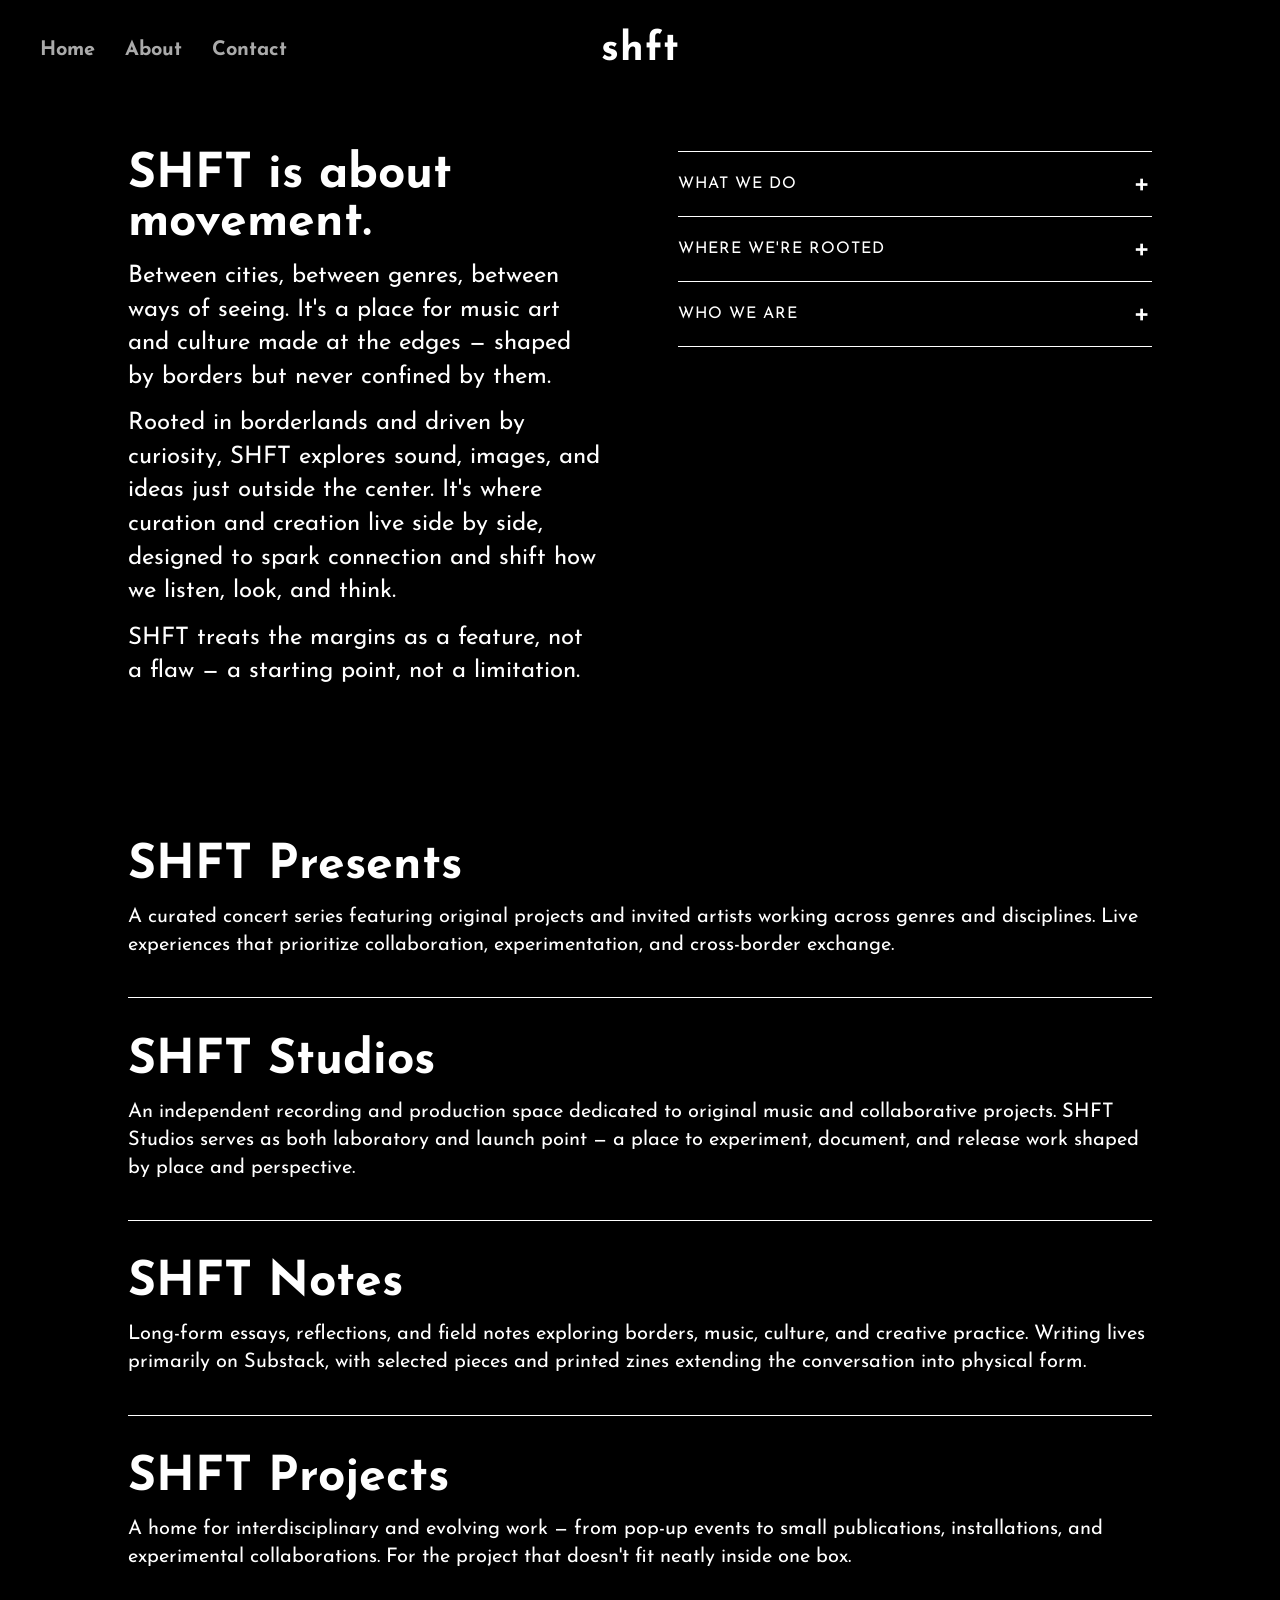
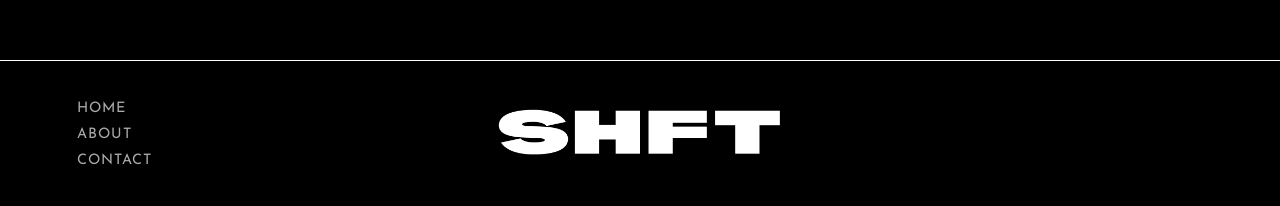
==== about.html @ c5bb6788 "Add about section" ====
<!DOCTYPE html>
<html lang="en">
  <head>
    <meta charset="UTF-8" />
    <meta name="viewport" content="width=device-width, initial-scale=1.0" />
    <title>shft</title>
    <link rel="icon" type="image/png" href="./imgs/favicon.png" />
    <link rel="stylesheet" href="./style/styles.css" />
    <link href="https://fonts.googleapis.com/css2?family=Josefin+Sans:wght@400&display=swap" rel="stylesheet" />
  </head>

  <body>

    <nav class="navbar">
      <ul class="nav-links">
        <li><a href="./index.html">Home</a></li>
        <li><a href="./about.html">About</a></li>
        <li><a href="#">Contact</a></li>
      </ul>
      <div class="logo">shft</div>
    </nav>

    <section class="info-section-2">
    <div class="info-section-2-text">
        <h3>SHFT is about movement.</h3>
        <p>Between cities, between genres, between ways of seeing. It's a place for music
            art and culture made at the edges — shaped by borders but never confined by them.
        </p>
        <p>Rooted in borderlands and driven by curiosity, SHFT explores sound, images, and 
            ideas just outside the center. It's where curation and creation live side by side,
            designed to spark connection and shift how we listen, look, and think.
        </p>
        <p>SHFT treats the margins as a feature, not a flaw — a starting point, not a limitation.
        </p>
    </div>

    <div class="accordion">
        <div class="accordion-item">
        <button class="accordion-btn">What We Do <span class="accordion-icon">+</span></button>
        <div class="accordion-content">
            <p>SHFT is a curatorial and creative platform that brings together music, writing
                photography, and live events in search of new perspectives.
            </p>
            <p>Through concerts, recordings, publications, and collaborations, SHFT creates
                space for artists and audiences to gather, connect, and reconsider the familiar.
            </p>
        </div>
        </div>

        <div class="accordion-item">
        <button class="accordion-btn">Where We're Rooted <span class="accordion-icon">+</span></button>
        <div class="accordion-content">
            <p>SHFT operates in and between Windsor, Ontario and Detroit, Michigan — two cities 
                separated by a river, connected by deep economic and cultural history, 
                and shaped by movement.
            </p>
        </div>
        </div>

        <div class="accordion-item">
        <button class="accordion-btn">Who We Are <span class="accordion-icon">+</span></button>
        <div class="accordion-content">
            <p>SHFT was founded by Austin Di Pietro, a multidisciplinary artist, musician, and writer
                based in the Windsor-Detroit region. Much of his work is shaped by crossing between 
                places — geographically, creatively, and culturally.
            </p>
            <p>SHFT brings those interests together in one place, making room for projects that
                don't fit neatly into one category.
            </p>
        </div>
        </div>
    </div>
    </section>

    <section class="blurbs-section">
    <div class="blurb">
        <h3>SHFT Presents</h3>
        <p>A curated concert series featuring original projects and invited artists working across genres and disciplines. Live 
            experiences that prioritize collaboration, experimentation, and cross-border exchange.
        </p>
    </div>

    <div class="blurb">
        <h3>SHFT Studios</h3>
        <p>An independent recording and production space dedicated to original music and collaborative projects. SHFT Studios
            serves as both laboratory and launch point — a place to experiment, document, and release work shaped by 
            place and perspective.
        </p>
    </div>

    <div class="blurb">
        <h3>SHFT Notes</h3>
        <p>Long-form essays, reflections, and field notes exploring borders, music, culture, and creative practice. Writing
            lives primarily on Substack, with selected pieces and printed zines extending the conversation into 
            physical form.
        </p>
    </div>

    <div class="blurb">
        <h3>SHFT Projects</h3>
        <p>A home for interdisciplinary and evolving work — from pop-up events to small publications, installations, and
            experimental collaborations. For the project that doesn't fit neatly inside one box.
        </p>
    </div>
    </section>

    <footer class="footer">
      <nav class="footer-nav">
        <ul class="footer-links">
          <li><a href="./index.html">Home</a></li>
          <li><a href="./about.html">About</a></li>
          <li><a href="#">Contact</a></li>
        </ul>
      </nav>

      <div class="footer-logo">
        <img src="./imgs/shftLogo1.png" alt="Logo" />
      </div>
    </footer>

    <script>
    document.querySelectorAll('.accordion-btn').forEach(btn => {
        btn.addEventListener('click', () => {
        const item = btn.parentElement;
        const content = item.querySelector('.accordion-content');

        item.classList.toggle('active');

        if (item.classList.contains('active')) {
            content.style.maxHeight = content.scrollHeight + 'px';
            content.style.paddingBottom = '16px';
        } else {
            content.style.maxHeight = '0';
            content.style.paddingBottom = '0';
        }
        });
    });
    </script>

  </body>
</html>
---- style/styles.css ----
/* ── Reset & Base ── */
* {
  margin: 0;
  padding: 0;
  box-sizing: border-box;
}

body {
  background-color: #000;
  color: #fff;
  font-family: 'Josefin Sans', sans-serif;
  font-weight: 400;
}

/* ── Navbar ── */
.navbar {
  display: flex;
  align-items: center;
  justify-content: space-between;
  padding: 40px 40px;
  background-color: #000;
  position: sticky;
  top: 0;
  z-index: 100;
}

.logo {
  position: absolute;
  left: 50%;
  transform: translateX(-50%);
  font-size: 2.5rem;
  font-weight: bold;
  color: #fff;
  letter-spacing: 1px;
}

.nav-links {
  list-style: none;
  display: flex;
  gap: 30px;
}

.nav-links a {
  text-decoration: none;
  color: #aaa;
  font-size: 1.25rem;
  font-weight: bold;
  transition: color 0.3s ease;
}

.nav-links a:hover {
  color: #fff;
}

/* ── Main Content ── */
.content {
  padding: 60px 40px;
  text-align: center;
}

.content h1 {
  font-size: 2.5rem;
  margin-bottom: 16px;
}

.content p {
  font-size: 1.1rem;
  color: #aaa;
}

/* ── Banner ── */
.banner {
  width: 100%;
  overflow: hidden;
  background-color: #000;
  padding: 12px 0;
  white-space: nowrap;
  border-top: 1px solid #fff;
  border-bottom: 1px solid #fff;
}

.banner-track {
  display: inline-block;
  animation: scroll-banner 20s linear infinite;
}

.banner-track span {
  font-size: 5rem;
  font-weight: bold;
  color: #fff;
  letter-spacing: 3px;
  text-transform: uppercase;
}

@keyframes scroll-banner {
  0% {
    transform: translateX(0);
  }
  100% {
    transform: translateX(-50%);
  }
}
/* ── End Banner ── */

/* ── Image Section ── */
.image-section {
  display: flex;
  justify-content: center;
  align-items: center;
  padding: 4vw 10vw;
}

.image-wrapper {
  position: relative;
  width: 90vw;
  height: 45vw;
}

.image-back {
  position: absolute;
  width: 40vw;
  height: 40vw;
  object-fit: cover;
  top: 50%;
  left: 0;
  transform: translateY(-50%);
  z-index: 1;
}

.image-front {
  position: absolute;
  width: 40vw;
  height: 30vw;
  object-fit: cover;
  top: 50%;
  right: 0;
  transform: translateY(-50%);
  z-index: 2;
}
/* ── End Image Section ── */

/* ── Info Section ── */
.info-section {
  display: flex;
  align-items: center;
  gap: 4vw;
  padding: 4vw 10vw;
}

.info-text {
  flex: 1;
  font-size: 1rem;
  color: #aaa;
  line-height: 1.8;
}

.info-section h2 {
  font-size: 3rem;
  color: #fff;
}

.info-section h3 {
  font-size: 1.5rem;
  color: #fff;
  font-weight: bold;
  font-style: italic;
}

.info-section p {
  font-size: 1.5rem;
  color: #fff;
  line-height: 1.4;
}

.info-image {
  flex: 1;
}

.info-image img {
  width: 100%;
  height: auto;
  object-fit: cover;
}

.learn-more {
  display: inline-block;
  margin-top: 2vw;
  padding: 14px 40px;
  font-size: 1rem;
  font-weight: bold;
  color: #fff;
  border: 1px solid #fff;
  text-decoration: none;
  letter-spacing: 2px;
  text-transform: uppercase;
  transition: background-color 0.3s ease, color 0.3s ease;
}

.learn-more:hover {
  background-color: #fff;
  color: #000;
}
/* ── End Info Section ── */

/* ── Subscribe Section ── */
.subscribe-section {
  display: flex;
  flex-direction: column;
  align-items: center;
  justify-content: center;
  text-align: center;
  padding: 6vw 10vw;
}

.subscribe-section h2 {
  font-size: 3.5rem;
  font-weight: bold;
  letter-spacing: 2px;
  text-transform: uppercase;
  margin-bottom: 1vw;
}

.subscribe-section h3 {
  font-size: 1.25rem;
  color: #aaa;
  margin-bottom: 2vw;
}

.subscribe-section p {
  font-size: 1rem;
  color: #aaa;
  margin-top: 2vw;
}

.subscribe-form {
  display: flex;
  gap: 10px;
}

.subscribe-input {
  width: 30vw;
  padding: 14px 20px;
  font-size: 1rem;
  background-color: #000;
  color: #fff;
  border: 1px solid #fff;
  outline: none;
}

.subscribe-input::placeholder {
  color: #aaa;
}

.subscribe-btn {
  padding: 14px 30px;
  font-size: 1rem;
  font-weight: bold;
  letter-spacing: 2px;
  text-transform: uppercase;
  background-color: #000;
  color: #fff;
  border: 1px solid #fff;
  cursor: pointer;
  transition: background-color 0.3s ease, color 0.3s ease;
}

.subscribe-btn:hover {
  background-color: #fff;
  color: #000;
}
/* ── End Subscribe Section ── */

/* ── Footer ── */
.footer {
  display: flex;
  align-items: center;
  justify-content: space-between;
  padding: 3vw 6vw;
  border-top: 1px solid #fff;
}

.footer-nav .footer-links {
  list-style: none;
  display: flex;
  flex-direction: column;
  gap: 10px;
}

.footer-nav .footer-links a {
  text-decoration: none;
  color: #aaa;
  font-size: 0.9rem;
  letter-spacing: 1px;
  text-transform: uppercase;
  transition: color 0.3s ease;
}

.footer-nav .footer-links a:hover {
  color: #fff;
}

.footer-logo {
  position: absolute;
  left: 50%;
  transform: translateX(-50%);
}

.footer-logo img {
  width: 40vw;
  height: auto;
  object-fit: contain;
}
/* ── End Footer ── */

/* ── Info Section 2 ── */
.info-section-2 {
  display: flex;
  align-items: flex-start;
  gap: 6vw;
  padding: 4vw 10vw;
}

.info-section-2-text {
  flex: 1;
}

.info-section-2-text h3 {
  font-size: 3rem;
  font-weight: bold;
  margin-bottom: 1vw;
  color: #fff;
}

.info-section-2-text p {
  font-size: 1.5rem;
  color: #fff;
  line-height: 1.4;
  margin-bottom: 1vw;
}

/* ── Accordion ── */
.accordion {
  flex: 1;
  display: flex;
  flex-direction: column;
}

.accordion-item {
  border-top: 1px solid #fff;
}

.accordion-item:last-child {
  border-bottom: 1px solid #fff;
}

.accordion-btn {
  width: 100%;
  display: flex;
  justify-content: space-between;
  align-items: center;
  padding: 16px 0;
  background: none;
  border: none;
  color: #fff;
  font-size: 1rem;
  font-family: 'Josefin Sans', sans-serif;
  letter-spacing: 1px;
  text-transform: uppercase;
  cursor: pointer;
  transition: color 0.3s ease;
}

.accordion-btn:hover {
  color: #aaa;
}

.accordion-icon {
  font-size: 2rem;
  transition: transform 0.3s ease;
}

.accordion-content {
  max-height: 0;
  overflow: hidden;
  transition: max-height 0.4s ease, padding 0.4s ease;
}

.accordion-content p {
  padding-bottom: 16px;
  font-size: 1.25rem;
  color: #fff;
  line-height: 1.4;
}

.accordion-item.active .accordion-content {
  padding-top: 8px;
}

.accordion-item.active .accordion-icon {
  transform: rotate(45deg);
}
/* ── End Info Section 2 ── */

/* ── Blurbs Section ── */
.blurbs-section {
  display: flex;
  flex-direction: column;
  padding: 4vw 10vw;
}

.blurb {
  padding: 3vw 0;
  border-bottom: 1px solid #fff;
}

.blurb:last-child {
  border-bottom: 0px solid #fff;
}

.blurb h3 {
  font-size: 3rem;
  font-weight: bold;
  color: #fff;
  margin-bottom: 1vw;
}

.blurb p {
  font-size: 1.25rem;
  color: #fff;
  line-height: 1.4;
}
/* ── End Blurbs Section ── */
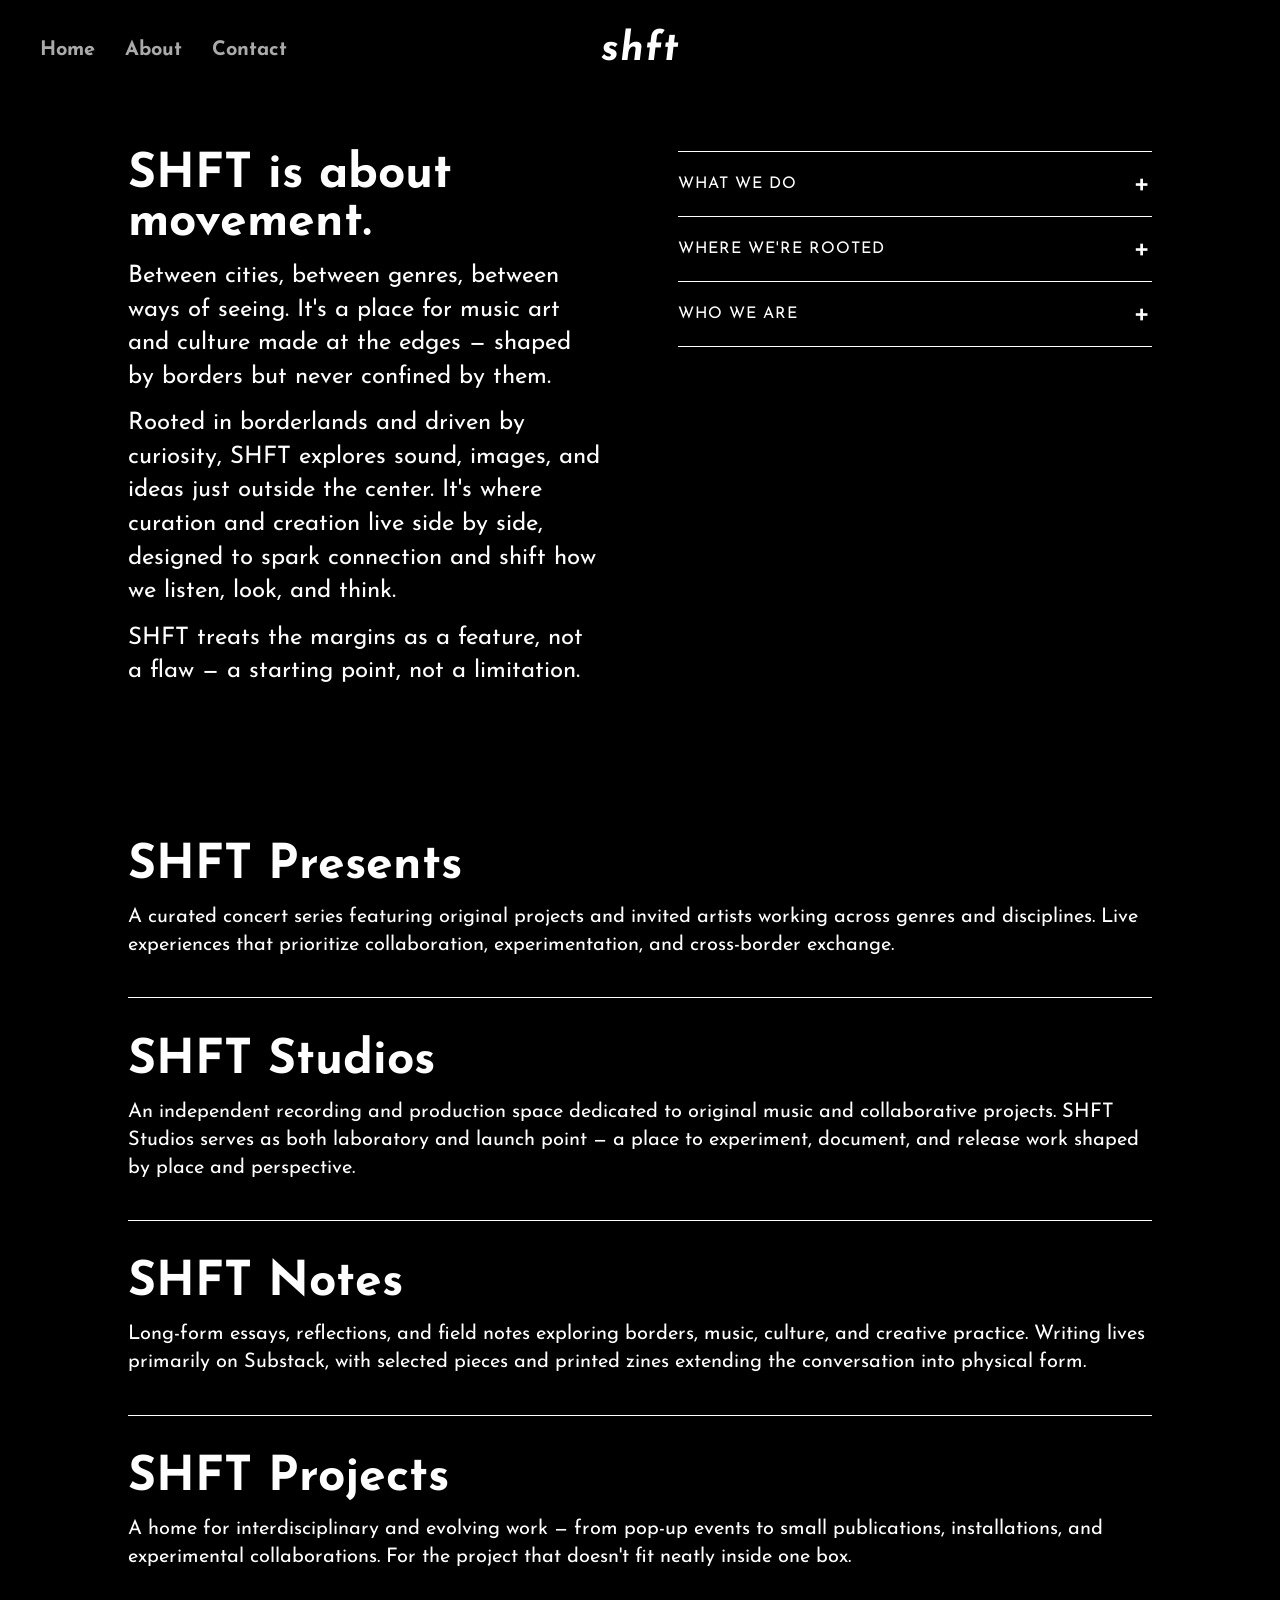
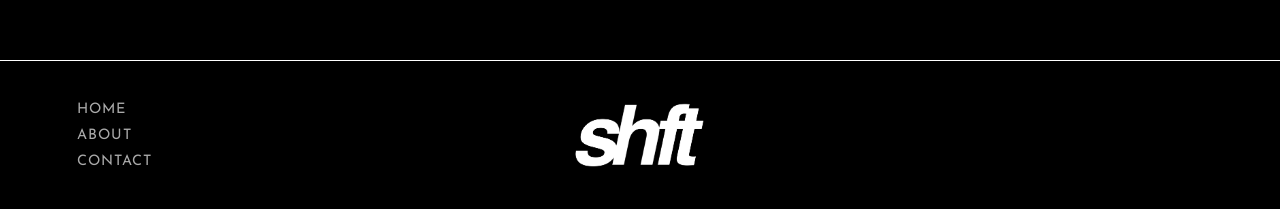
==== commit 2aa6e369: "Add contact & logo updates" ====
--- a/about.html
+++ b/about.html
@@ -15,7 +15,7 @@
       <ul class="nav-links">
         <li><a href="./index.html">Home</a></li>
         <li><a href="./about.html">About</a></li>
-        <li><a href="#">Contact</a></li>
+        <li><a href="./contact.html">Contact</a></li>
       </ul>
       <div class="logo">shft</div>
     </nav>
@@ -109,12 +109,12 @@
         <ul class="footer-links">
           <li><a href="./index.html">Home</a></li>
           <li><a href="./about.html">About</a></li>
-          <li><a href="#">Contact</a></li>
+          <li><a href="./contact.html">Contact</a></li>
         </ul>
       </nav>
 
       <div class="footer-logo">
-        <img src="./imgs/shftLogo1.png" alt="Logo" />
+        <img src="./imgs/shft_white_on_black.png" alt="Logo" />
       </div>
     </footer>
 
--- a/style/styles.css
+++ b/style/styles.css
@@ -32,6 +32,7 @@
   font-weight: bold;
   color: #fff;
   letter-spacing: 1px;
+  font-style: italic;
 }
 
 .nav-links {
@@ -81,7 +82,7 @@
 
 .banner-track {
   display: inline-block;
-  animation: scroll-banner 20s linear infinite;
+  animation: scroll-banner 50s linear infinite;
 }
 
 .banner-track span {
@@ -272,10 +273,10 @@
 
 /* ── Footer ── */
 .footer {
-  display: flex;
-  align-items: center;
-  justify-content: space-between;
-  padding: 3vw 6vw;
+  display: grid;
+  grid-template-columns: 1fr auto 1fr;
+  align-items: center;
+  padding: 10px 6vw; 
   border-top: 1px solid #fff;
 }
 
@@ -284,6 +285,8 @@
   display: flex;
   flex-direction: column;
   gap: 10px;
+  margin: 0;
+  padding: 0;
 }
 
 .footer-nav .footer-links a {
@@ -300,15 +303,14 @@
 }
 
 .footer-logo {
-  position: absolute;
-  left: 50%;
-  transform: translateX(-50%);
+  grid-column: 2;
 }
 
 .footer-logo img {
-  width: 40vw;
-  height: auto;
-  object-fit: contain;
+  width: 15vw;
+  height: 10vw;                   /* ✅ constrain the height to crop */
+  object-fit: cover;             /* ✅ clips the extra space in the image */
+  display: block;
 }
 /* ── End Footer ── */
 
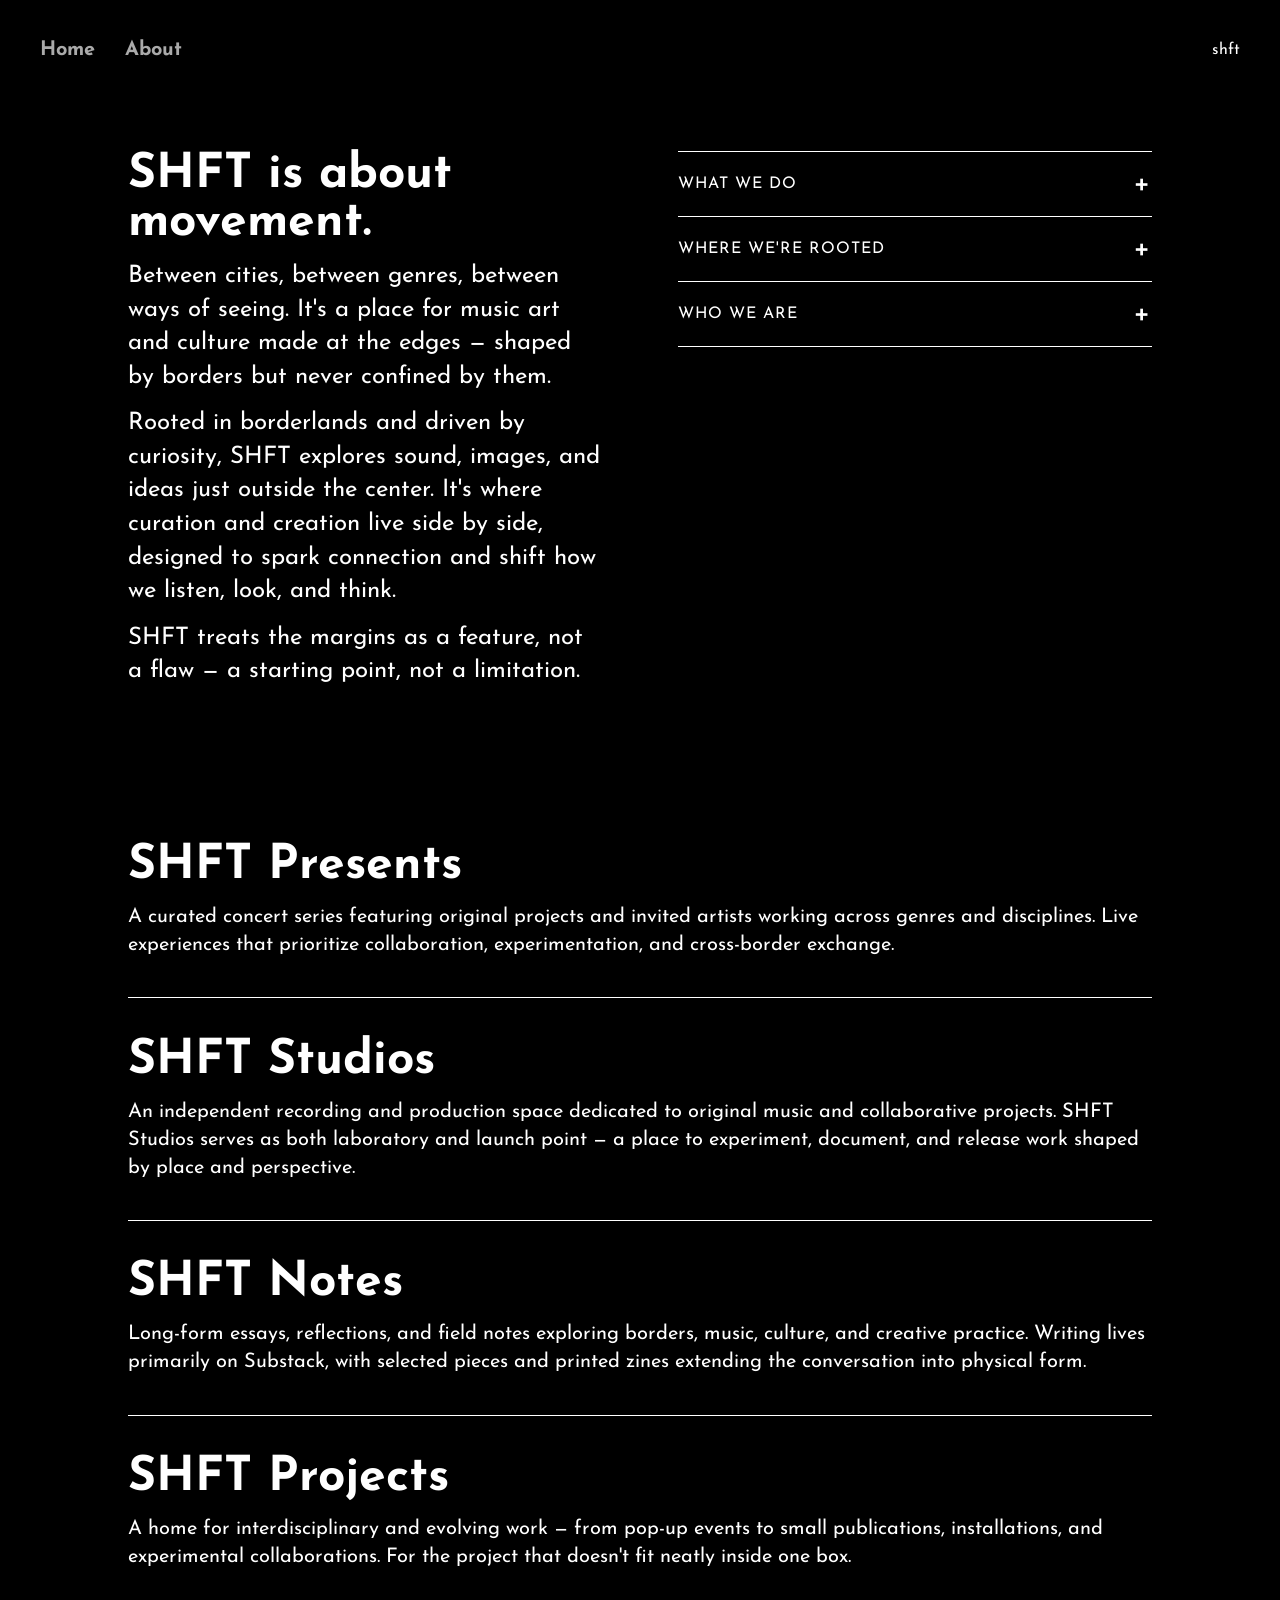
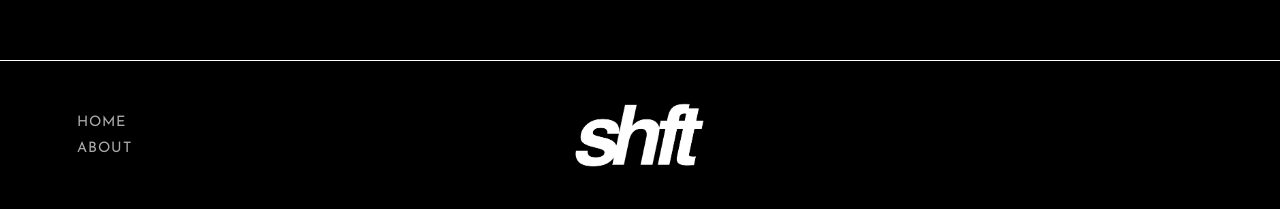
==== commit 82d942d9: "Cosmetic edits" ====
--- a/about.html
+++ b/about.html
@@ -15,9 +15,9 @@
       <ul class="nav-links">
         <li><a href="./index.html">Home</a></li>
         <li><a href="./about.html">About</a></li>
-        <li><a href="./contact.html">Contact</a></li>
       </ul>
       <div class="logo">shft</div>
+      <button class="menu-toggle" aria-label="Toggle menu">&#9776;</button>
     </nav>
 
     <section class="info-section-2">
@@ -38,7 +38,7 @@
         <div class="accordion-item">
         <button class="accordion-btn">What We Do <span class="accordion-icon">+</span></button>
         <div class="accordion-content">
-            <p>SHFT is a curatorial and creative platform that brings together music, writing
+            <p>SHFT is a curatorial and creative platform that brings together music, writing,
                 photography, and live events in search of new perspectives.
             </p>
             <p>Through concerts, recordings, publications, and collaborations, SHFT creates
@@ -109,7 +109,6 @@
         <ul class="footer-links">
           <li><a href="./index.html">Home</a></li>
           <li><a href="./about.html">About</a></li>
-          <li><a href="./contact.html">Contact</a></li>
         </ul>
       </nav>
 
@@ -137,5 +136,23 @@
     });
     </script>
 
+  <script>
+    const toggle = document.querySelector('.menu-toggle');
+    const navLinks = document.querySelector('.nav-links');
+
+    toggle.addEventListener('click', () => {
+      const isOpen = navLinks.classList.toggle('open');
+      toggle.innerHTML = isOpen ? '&times;' : '&#9776;';
+    });
+
+    // Close menu when a link is tapped
+    navLinks.querySelectorAll('a').forEach(link => {
+      link.addEventListener('click', () => {
+        navLinks.classList.remove('open');
+        toggle.innerHTML = '&#9776;';
+      });
+    });
+  </script>
+
   </body>
 </html>
--- a/style/styles.css
+++ b/style/styles.css
@@ -24,21 +24,12 @@
   z-index: 100;
 }
 
-.logo {
-  position: absolute;
-  left: 50%;
-  transform: translateX(-50%);
-  font-size: 2.5rem;
-  font-weight: bold;
-  color: #fff;
-  letter-spacing: 1px;
-  font-style: italic;
-}
-
 .nav-links {
   list-style: none;
   display: flex;
   gap: 30px;
+  margin: 0;
+  padding: 0;
 }
 
 .nav-links a {
@@ -53,6 +44,19 @@
   color: #fff;
 }
 
+.header-logo {
+  margin: 0 auto;
+  display: flex;
+  justify-content: center;
+  align-items: center;
+}
+
+.header-logo img {
+  width: 120px;
+  height: 50px;
+  object-fit: cover;   
+  display: block;
+}
 /* ── Main Content ── */
 .content {
   padding: 60px 40px;
@@ -90,7 +94,7 @@
   font-weight: bold;
   color: #fff;
   letter-spacing: 3px;
-  text-transform: uppercase;
+  text-transform: lowercase;
 }
 
 @keyframes scroll-banner {
@@ -308,8 +312,8 @@
 
 .footer-logo img {
   width: 15vw;
-  height: 10vw;                   /* ✅ constrain the height to crop */
-  object-fit: cover;             /* ✅ clips the extra space in the image */
+  height: 10vw;                 
+  object-fit: cover;
   display: block;
 }
 /* ── End Footer ── */
@@ -431,4 +435,164 @@
   color: #fff;
   line-height: 1.4;
 }
-/* ── End Blurbs Section ── */+/* ── End Blurbs Section ── */
+
+/* ── Mobile Menu Toggle ── */
+.menu-toggle {
+  display: none;
+  background: none;
+  border: none;
+  color: #fff;
+  font-size: 2rem;
+  cursor: pointer;
+  z-index: 200;
+}
+
+/* ── Responsive ── */
+@media (max-width: 768px) {
+
+  /* Navbar */
+  .menu-toggle {
+    display: block;
+  }
+
+  .navbar {
+    padding: 20px 20px;
+  }
+
+  .logo {
+    font-size: 1.5rem;
+  }
+
+  .nav-links {
+    position: fixed;
+    top: 0;
+    right: -100%;
+    width: 70vw;
+    height: 100vh;
+    background-color: #000;
+    flex-direction: column;
+    justify-content: center;
+    align-items: center;
+    gap: 40px;
+    transition: right 0.4s ease;
+    z-index: 150;
+  }
+
+  .nav-links.open {
+    right: 0;
+  }
+
+  .nav-links a {
+    font-size: 1.5rem;
+  }
+
+  /* Banner */
+  .banner-track span {
+    font-size: 2.5rem;
+  }
+
+  /* Image Section */
+  .image-section {
+    padding: 4vw 5vw;
+  }
+
+  .image-wrapper {
+    display: flex;
+    flex-direction: column;
+    position: static;
+    width: 100%;
+    height: auto;
+    gap: 20px;
+  }
+
+  .image-back,
+  .image-front {
+    position: static;
+    transform: none;
+    width: 100%;
+    height: auto;
+  }
+
+  /* Info Section */
+  .info-section {
+    flex-direction: column;
+    padding: 8vw 6vw;
+  }
+
+  .info-section h2 {
+    font-size: 2rem;
+  }
+
+  .info-section p {
+    font-size: 1.1rem;
+  }
+
+  /* Info Section 2 */
+  .info-section-2 {
+    flex-direction: column;
+    padding: 8vw 6vw;
+  }
+
+  .info-section-2-text h3 {
+    font-size: 2rem;
+  }
+
+  .info-section-2-text p {
+    font-size: 1.1rem;
+  }
+
+  /* Blurbs */
+  .blurbs-section {
+    padding: 8vw 6vw;
+  }
+
+  .blurb h3 {
+    font-size: 2rem;
+  }
+
+  .blurb p {
+    font-size: 1rem;
+  }
+
+  /* Subscribe */
+  .subscribe-section {
+    padding: 10vw 6vw;
+  }
+
+  .subscribe-section h2 {
+    font-size: 2rem;
+  }
+
+  .subscribe-form {
+    flex-direction: column;
+    width: 100%;
+  }
+
+  .subscribe-input {
+    width: 100%;
+  }
+
+  /* Footer */
+  .footer {
+    grid-template-columns: 1fr;
+    justify-items: center;
+    text-align: center;
+    gap: 20px;
+    padding: 20px 6vw;
+  }
+
+  .footer-logo {
+    grid-column: auto;
+  }
+
+  .footer-logo img {
+    width: 40vw;
+    height: auto;
+    object-fit: contain;
+  }
+
+  .footer-nav .footer-links {
+    align-items: center;
+  }
+}
